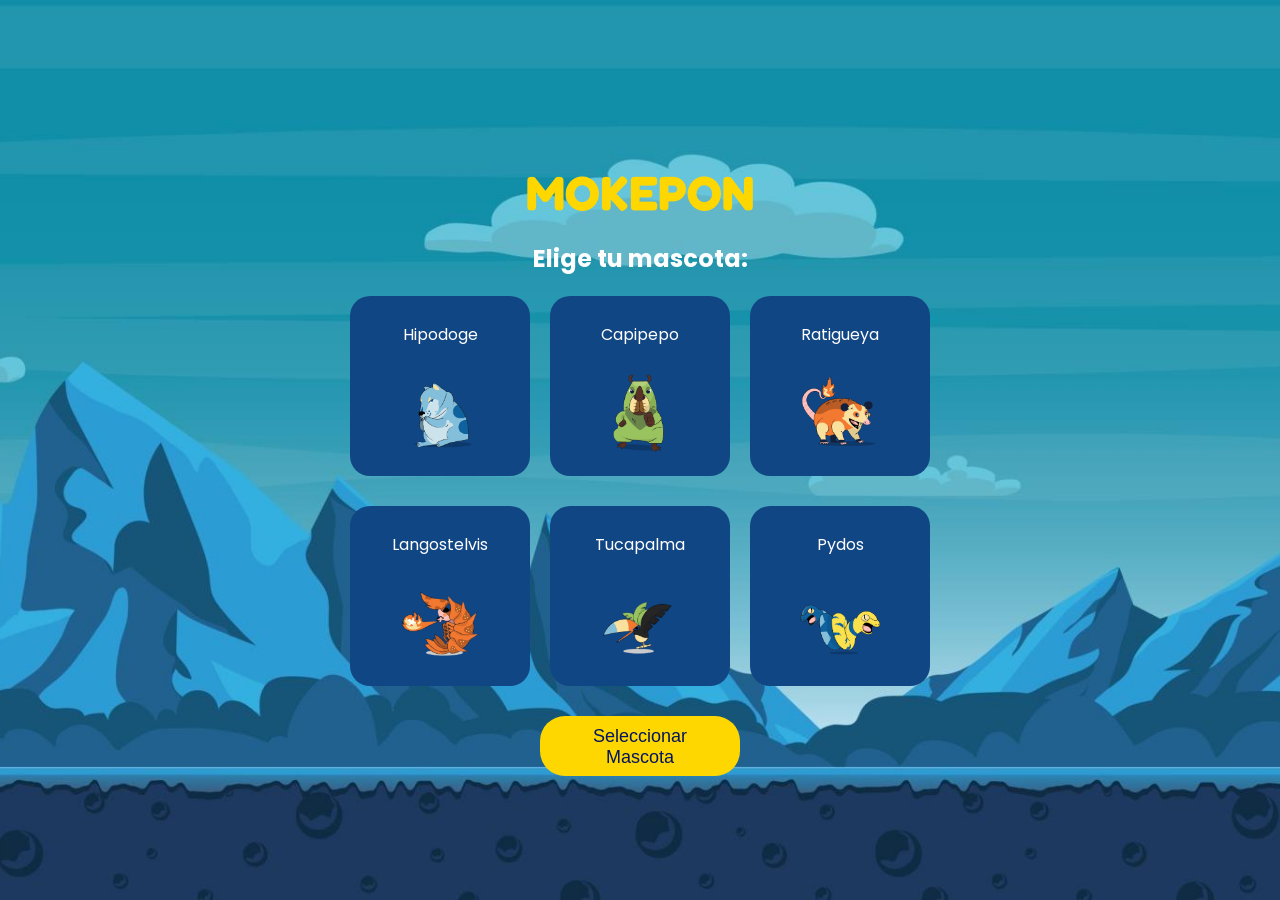
==== mokepon/mokepon.html @ 8d92da99 "Cambios iniciales" ====
<!DOCTYPE html>
<html lang="es">

<head>
    <meta charset="utf-8" />
    <title>MOKEPON</title>
    <script src="./js/mokepon.js"></script>
    <link rel="stylesheet" href="./css/style.css">
</head>

<body class="body">
    <section id="seleccionar-mascota">
        <h1 class="titulo">MOKEPON</h1>
        <h2 class="subtitulo">Elige tu mascota:</h2>
        <div class="tarjetas">
            <input type="radio" id="hipodoge" name="mascota" />
            <label class="tarjeta-de-mokepon" for="hipodoge">
                <p>Hipodoge</p>
                <img src="./assets/mokepons_mokepon_hipodoge_attack.webp" alt="Hipodoge" />
            </label>

            <input type="radio" id="capipepo" name="mascota" />
            <label class="tarjeta-de-mokepon" for="capipepo">
                <p>Capipepo</p>
                <img src="./assets/mokepons_mokepon_capipepo_attack.webp" alt="Capipepo" />
            </label>

            <input type="radio" id="ratigueya" name="mascota" />
            <label class="tarjeta-de-mokepon" for="ratigueya">
                <p>Ratigueya</p>
                <img src="./assets/mokepons_mokepon_ratigueya_attack.webp" alt="Ratigueya" />
            </label>
        </div>
        <div class="tarjetas">
            <input type="radio" id="langostelvis" name="mascota" />
            <label class="tarjeta-de-mokepon" for="langostelvis">
                <p>Langostelvis</p>
                <img src="./assets/mokepons_mokepon_Langostelvis_attack.png" alt="langostelvis" />
            </label>
            <input type="radio" id="tucapalma" name="mascota" />
            <label class="tarjeta-de-mokepon" for="tucapalma">
                <p>Tucapalma</p>
                <img src="./assets/mokepons_mokepon_Tucapalma_attack.png" alt="tucapalma" />
            </label>
            <input type="radio" id="pydos" name="mascota" />
            <label class="tarjeta-de-mokepon" for="pydos">
                <p>Pydos</p>
                <img src="./assets/mokepons_mokepon_pydos_attack.png" alt="pydos" />
            </label>
        </div>
        <div class="contenedor-boton">
            <button id="boton-mascotas" onclick="cambiarFondo()">Seleccionar Mascota</button>
        </div>
    </section>           
    <section id="seleccionar-ataque" style="display:none;">
        <h1><strong>Elige tu ataque</strong></h1>
        <div class="info-vidas">
            <p><strong>Tu mascota</strong> <span id="mascota-jugador">
                <img src="./assets/mokepons_mokepon_Tucapalma_attack.png" alt="Tucapalma" class="imagen-mascota">
            </span>tiene <span id="vidas-jugador"> </span> vidas</p>
            <p><strong>La mascota del enemigo</strong> <span id="mascota-enemigo">
                <img src="./assets/mokepons_mokepon_hipodoge_attack.webp" alt="Hipodge" class="imagen-mascota">
            </span>tiene <span id="vidas-enemigo"></span> vidas</p>
        </div>

        <div class="botones-ataque">
            <button id="boton-fuego" class="boton-ataque">Fuego 🔥</button>
            <button id="boton-agua" class="boton-ataque">Agua 💧</button>
            <button id="boton-tierra" class="boton-ataque">Tierra 🌍</button>
        </div>
    </section>

    <section id="mensajes"></section>
    <section id="Reiniciar">
        <button id="boton-reiniciar">Reiniciar</button>
    </section>
</body>

</html>
---- mokepon/css/style.css ----
/* Fuente general */
@import url('https://fonts.googleapis.com/css2?family=Fredoka+One&family=Poppins:wght@300;400;600&display=swap');

body {
    font-family: 'Poppins', sans-serif;
    margin: 0;
    padding: 0;
    color: white;
    display: flex;
    justify-content: center;
    align-items: center;
    height: 100vh;
    flex-direction: column;
    background-image: url("../assets/fondo-vector.jpg");
    background-size: cover; /* La imagen cubre todo el fondo */
    background-position: center; /* Centra la imagen */
    background-repeat: no-repeat; /* No repite la imagen */
}

.titulo {
    font-family: 'Fredoka One', cursive;
    font-size: 48px;
    text-align: center;
    margin-bottom: 10px;
    color: #FFD700; /* Color dorado para darle un toque atractivo */
}

.subtitulo {
    font-size: 24px;
    text-align: center;
    color: white;
    margin-bottom: 20px;
}

.tarjetas {
    display: flex;
    justify-content: center;
    flex-wrap: wrap;
    gap: 20px;
    margin-bottom: 30px;
}

.tarjeta-de-mokepon {
    width: 180px;
    height: 180px;
    background: #114685;
    border-radius: 20px;
    text-align: center;
    padding: 10px;
    box-sizing: border-box;
    transition: transform 0.3s, box-shadow 0.3s;
}

.tarjeta-de-mokepon:hover {
    transform: scale(1.1);
    box-shadow: 0 4px 8px rgba(0, 0, 0, 0.3);
}

.tarjeta-de-mokepon img {
    width: 80px;
    height: 80px;
    margin: 10px 0;
}

input[type="radio"] {
    display: none;
}

input[type="radio"]:checked + label {
    background-color: #FF6347; /* Color de fondo cuando está seleccionado */
}

.contenedor-boton {
    display: flex;
    justify-content: center;
    margin-top: 20px;
}

#boton-mascotas {
    width: 200px;
    height: 60px;
    background-color: #FFD700;
    color: #041562;
    border: none;
    border-radius: 25px;
    font-size: 18px;
    cursor: pointer;
    transition: background-color 0.3s;
}

#boton-mascotas:hover {
    background-color: #FF6347; /* Cambia el color al pasar el cursor */
    color: white;
}

/* Estilos generales */
#seleccionar-ataque {
    background-color: transparent;
    padding: 20px;
    margin-top: 20px;
    border-radius: 10px;
    text-align: center;
}

/* Título */
#seleccionar-ataque h2 {
    font-size: 24px;
    font-family: 'Arial', sans-serif;
    margin-bottom: 20px;
    color: #333;
}
.info-vidas {
    font-family: 'Poppins', sans-serif;
    font-size: 18px;
    color: white;
    background-color: rgba(0, 0, 0, 0.5); /* Fondo con opacidad para mejorar visibilidad */
    border-radius: 8px;
    padding: 20px;
    margin: 20px;
    text-align: center;
    
}
h1{
    font-family: 'Poppins';
    font-size: 45px;
    color: #FFD700;  /* Color dorado para las palabras clave */

}
/* Sección de información de vidas */
.info-vidas p {
    align-items: center;
    font-size: 20px; /* Aumentamos el tamaño de los textos "strong" */
    color: #FFD700;  /* Color dorado para las palabras clave */
    margin-right: 20px; /* Espacio entre la imagen y el texto */
    margin-left: 10px;
}
.info-vidas strong {
    font-size: 20px; /* Aumentamos el tamaño de los textos "strong" */
    color: #FFD700;  /* Color dorado para las palabras clave */
    margin-right: 20px; /* Espacio entre la imagen y el texto */
    margin-left: 10px;
}
.imagen-mascota {
    width: 100px;  /* Aumentamos el tamaño de la imagen */
    height: 100px; /* Aseguramos que las imágenes sean cuadradas */
    border-radius: 30%;  /* Hacemos las imágenes circulares */
    border: 4px solid #FFD700;  /* Borde de color dorado alrededor de la imagen */
    box-shadow: 0 4px 8px rgba(0, 0, 0, 0.4); /* Sombra suave para dar profundidad */
    transition: transform 0.3s ease, box-shadow 0.3s ease, border-color 0.3s ease; /* Efectos de transición */
    cursor: pointer;  /* Aparece como un cursor de mano */
    margin-right: 20px; /* Espacio entre la imagen y el texto */
}
.imagen-mascota:hover {
    transform: scale(1.1); /* Aumentamos ligeramente el tamaño de la imagen */
    box-shadow: 0 8px 12px rgba(0, 0, 0, 0.6); /* Sombra más fuerte en hover */
    border-color: #FF6347;  /* Cambiar el borde a un color diferente al hacer hover */
}

/* Botones de ataque */
.botones-ataque button {
    background-color: #ff6f61;
    color: white;
    border: none;
    border-radius: 5px;
    font-size: 18px;
    padding: 10px 20px;
    cursor: pointer;
    transition: background-color 0.3s ease;
    margin: 0 10px;
}

.botones-ataque button:hover {
    background-color: #ff4b40;
}

.botones-ataque button:active {
    transform: scale(0.98);
}

/* Estilo del tablero de resultados */
#tablero-resultados {
    display: none;
    padding: 20px;
    border: 2px solid #333;
    background-color: #f5f5f5;
    border-radius: 10px;
    width: 80%;
    margin: 20px auto;
    text-align: center;
}

#tablero-resultados h2 {
    font-size: 24px;
    margin-bottom: 15px;
    color: #333;
}

/* Tarjetas de resultados */
.tarjetas-resultados {
    display: flex;
    justify-content: space-around;
    margin-bottom: 20px;
}

.tarjeta {
    background-color: #ffffff;
    padding: 15px;
    border-radius: 8px;
    box-shadow: 0 4px 8px rgba(0, 0, 0, 0.1);
    width: 45%;
    text-align: left;
}

.tarjeta:hover {
    transform: scale(1.05);
}

.tarjeta h3 {
    font-size: 20px;
    color: #333;
}

.tarjeta p {
    font-size: 16px;
    margin: 5px 0;
}
.acciones-tablero {
    display: flex;
    justify-content: space-evenly;
    margin-top: 20px;
}
button {
    padding: 10px 20px;
    font-size: 16px;
    color: #fff;
    background-color: #4CAF50;
    border: none;
    border-radius: 5px;
    cursor: pointer;
    transition: background-color 0.3s;
}

button:hover {
    background-color: #45a049;
}

button:disabled {
    background-color: #cccccc;
    cursor: not-allowed;
}

#boton-fuego,
#boton-agua,
#boton-tierra {
    width: 123px;
    height: 50px;
    background-color: #ff6f61;
    border: none;
    border-radius: 25px;
    font-size: 18px;
    margin: 5px;
    cursor: pointer;
    transition: background-color 0.3s;
}

#boton-fuego:hover,
#boton-agua:hover,
#boton-tierra:hover {
    background-color: #FFD700; /* Color al pasar el cursor */
    color: black;
}

#Reiniciar {
    text-align: center;
    margin-top: 20px;
}

#boton-reiniciar {
    width: 200px;
    height: 50px;
    background-color: #FFD700;
    color: #041562;
    border: none;
    border-radius: 25px;
    font-size: 18px;
    cursor: pointer;
    transition: background-color 0.3s;
}

#boton-reiniciar:hover {
    background-color: #FF6347; /* Cambia el color al pasar el cursor */
    color: white;
}
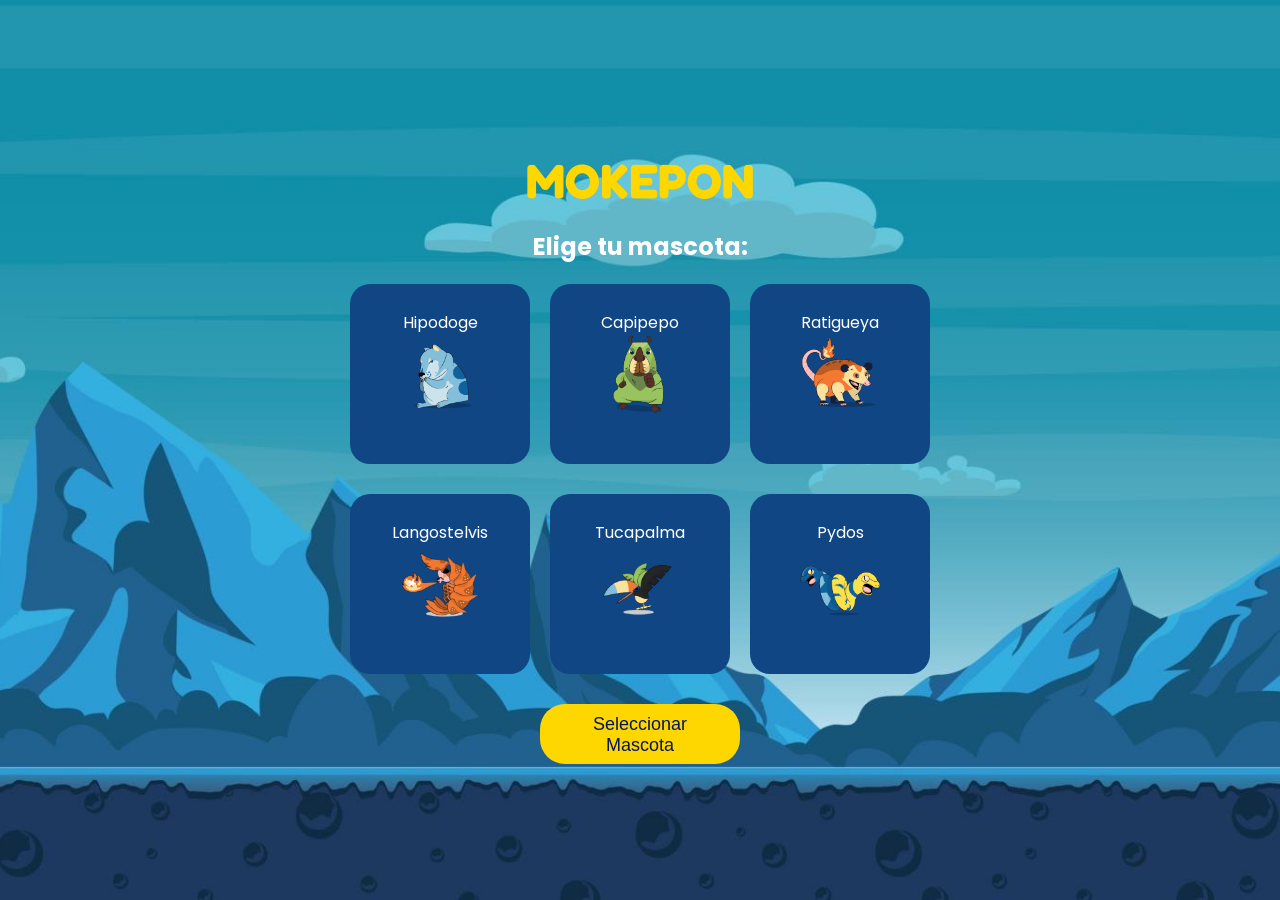
==== commit fb7cfd8c: "Cambios mobile" ====
--- a/mokepon/mokepon.html
+++ b/mokepon/mokepon.html
@@ -2,7 +2,7 @@
 <html lang="es">
 
 <head>
-    <meta charset="utf-8" />
+    <meta name="viewport" content="width=device-width, initial-scale=1.0">
     <title>MOKEPON</title>
     <script src="./js/mokepon.js"></script>
     <link rel="stylesheet" href="./css/style.css">
@@ -50,17 +50,19 @@
         </div>
         <div class="contenedor-boton">
             <button id="boton-mascotas" onclick="cambiarFondo()">Seleccionar Mascota</button>
-        </div>
-    </section>           
+        </div><br>
+    </section>
     <section id="seleccionar-ataque" style="display:none;">
         <h1><strong>Elige tu ataque</strong></h1>
         <div class="info-vidas">
-            <p><strong>Tu mascota</strong> <span id="mascota-jugador">
-                <img src="./assets/mokepons_mokepon_Tucapalma_attack.png" alt="Tucapalma" class="imagen-mascota">
-            </span>tiene <span id="vidas-jugador"> </span> vidas</p>
-            <p><strong>La mascota del enemigo</strong> <span id="mascota-enemigo">
-                <img src="./assets/mokepons_mokepon_hipodoge_attack.webp" alt="Hipodge" class="imagen-mascota">
-            </span>tiene <span id="vidas-enemigo"></span> vidas</p>
+            <p><strong>Tu mascota</strong><br>
+                <span id="mascota-jugador">
+                    <img src="./assets/mokepons_mokepon_Tucapalma_attack.png" alt="Tucapalma" class="imagen-mascota">
+                </span><br>tiene <span id="vidas-jugador"> </span> vidas</p>
+            <p><strong>La mascota del enemigo</strong><br>
+                <span id="mascota-enemigo">
+                    <img src="./assets/mokepons_mokepon_hipodoge_attack.webp" alt="Hipodge" class="imagen-mascota">
+                </span><br>tiene <span id="vidas-enemigo"></span> vidas</p>
         </div>
 
         <div class="botones-ataque">
--- a/mokepon/css/style.css
+++ b/mokepon/css/style.css
@@ -12,17 +12,101 @@
     height: 100vh;
     flex-direction: column;
     background-image: url("../assets/fondo-vector.jpg");
-    background-size: cover; /* La imagen cubre todo el fondo */
-    background-position: center; /* Centra la imagen */
-    background-repeat: no-repeat; /* No repite la imagen */
-}
-
+    background-size: cover;
+    background-position: center;
+    background-repeat: no-repeat;
+}
+
+/* Estilos para pantallas pequeñas */
+@media (max-width: 600px) {
+    .titulo {
+        font-size: 36px;
+    }
+
+    .subtitulo {
+        font-size: 18px;
+    }
+
+    .tarjetas {
+        flex-direction: column;
+        align-items: center;
+    }
+
+    .tarjeta-de-mokepon {
+        width: 150px;
+        height: 150px;
+    }
+
+    .tarjeta-de-mokepon img {
+        width: 60px;
+        height: 60px;
+    }
+
+    #boton-mascotas {
+        width: 160px;
+        height: 50px;
+        font-size: 16px;
+        padding: 10px 20px;
+        /* Espaciado interno del botón */
+
+    }
+
+    #seleccionar-ataque h2 {
+        font-size: 18px;
+    }
+
+    .info-vidas {
+        font-size: 16px;
+        padding: 15px;
+        margin: 15px;
+    }
+
+    .imagen-mascota {
+        width: 80px;
+        height: 80px;
+    }
+
+    .botones-ataque button {
+        font-size: 16px;
+        padding: 8px 16px;
+    }
+
+    #tablero-resultados {
+        width: 90%;
+    }
+
+    .tarjeta {
+        width: 100%;
+        margin-bottom: 10px;
+    }
+
+    .tarjetas-resultados {
+        flex-direction: column;
+        align-items: center;
+    }
+
+    #boton-fuego,
+    #boton-agua,
+    #boton-tierra {
+        width: 100px;
+        height: 40px;
+        padding: 10px 20px;
+        /* Espaciado interno del botón */
+    }
+
+    #boton-reiniciar {
+        width: 180px;
+        height: 50px;
+    }
+}
+
+/* Estilos generales */
 .titulo {
     font-family: 'Fredoka One', cursive;
     font-size: 48px;
     text-align: center;
     margin-bottom: 10px;
-    color: #FFD700; /* Color dorado para darle un toque atractivo */
+    color: #FFD700;
 }
 
 .subtitulo {
@@ -59,15 +143,15 @@
 .tarjeta-de-mokepon img {
     width: 80px;
     height: 80px;
-    margin: 10px 0;
+    margin: -17px 0px;
 }
 
 input[type="radio"] {
     display: none;
 }
 
-input[type="radio"]:checked + label {
-    background-color: #FF6347; /* Color de fondo cuando está seleccionado */
+input[type="radio"]:checked+label {
+    background-color: #FF6347;
 }
 
 .contenedor-boton {
@@ -89,7 +173,7 @@
 }
 
 #boton-mascotas:hover {
-    background-color: #FF6347; /* Cambia el color al pasar el cursor */
+    background-color: #FF6347;
     color: white;
 }
 
@@ -102,61 +186,63 @@
     text-align: center;
 }
 
-/* Título */
 #seleccionar-ataque h2 {
     font-size: 24px;
     font-family: 'Arial', sans-serif;
     margin-bottom: 20px;
     color: #333;
 }
+
 .info-vidas {
     font-family: 'Poppins', sans-serif;
     font-size: 18px;
     color: white;
-    background-color: rgba(0, 0, 0, 0.5); /* Fondo con opacidad para mejorar visibilidad */
+    background-color: rgba(0, 0, 0, 0.5);
     border-radius: 8px;
     padding: 20px;
     margin: 20px;
     text-align: center;
-    
-}
-h1{
+}
+
+h1 {
     font-family: 'Poppins';
     font-size: 45px;
-    color: #FFD700;  /* Color dorado para las palabras clave */
-
-}
-/* Sección de información de vidas */
+    color: #FFD700;
+}
+
 .info-vidas p {
-    align-items: center;
-    font-size: 20px; /* Aumentamos el tamaño de los textos "strong" */
-    color: #FFD700;  /* Color dorado para las palabras clave */
-    margin-right: 20px; /* Espacio entre la imagen y el texto */
+    font-size: 20px;
+    color: #FFD700;
+    margin-right: 20px;
     margin-left: 10px;
-}
+    text-align: left;  /* Alinea el texto a la izquierda */
+
+}
+
 .info-vidas strong {
-    font-size: 20px; /* Aumentamos el tamaño de los textos "strong" */
-    color: #FFD700;  /* Color dorado para las palabras clave */
-    margin-right: 20px; /* Espacio entre la imagen y el texto */
+    font-size: 20px;
+    color: #FFD700;
+    margin-right: 30px;
     margin-left: 10px;
 }
+
 .imagen-mascota {
-    width: 100px;  /* Aumentamos el tamaño de la imagen */
-    height: 100px; /* Aseguramos que las imágenes sean cuadradas */
-    border-radius: 30%;  /* Hacemos las imágenes circulares */
-    border: 4px solid #FFD700;  /* Borde de color dorado alrededor de la imagen */
-    box-shadow: 0 4px 8px rgba(0, 0, 0, 0.4); /* Sombra suave para dar profundidad */
-    transition: transform 0.3s ease, box-shadow 0.3s ease, border-color 0.3s ease; /* Efectos de transición */
-    cursor: pointer;  /* Aparece como un cursor de mano */
-    margin-right: 20px; /* Espacio entre la imagen y el texto */
-}
+    width: 100px;
+    height: 100px;
+    border-radius: 30%;
+    border: 4px solid #FFD700;
+    box-shadow: 0 4px 8px rgba(0, 0, 0, 0.4);
+    transition: transform 0.3s ease, box-shadow 0.3s ease, border-color 0.3s ease;
+    cursor: pointer;
+    margin-right: 20px;
+}
+
 .imagen-mascota:hover {
-    transform: scale(1.1); /* Aumentamos ligeramente el tamaño de la imagen */
-    box-shadow: 0 8px 12px rgba(0, 0, 0, 0.6); /* Sombra más fuerte en hover */
-    border-color: #FF6347;  /* Cambiar el borde a un color diferente al hacer hover */
-}
-
-/* Botones de ataque */
+    transform: scale(1.1);
+    box-shadow: 0 8px 12px rgba(0, 0, 0, 0.6);
+    border-color: #FF6347;
+}
+
 .botones-ataque button {
     background-color: #ff6f61;
     color: white;
@@ -177,7 +263,6 @@
     transform: scale(0.98);
 }
 
-/* Estilo del tablero de resultados */
 #tablero-resultados {
     display: none;
     padding: 20px;
@@ -195,7 +280,6 @@
     color: #333;
 }
 
-/* Tarjetas de resultados */
 .tarjetas-resultados {
     display: flex;
     justify-content: space-around;
@@ -224,11 +308,13 @@
     font-size: 16px;
     margin: 5px 0;
 }
+
 .acciones-tablero {
     display: flex;
     justify-content: space-evenly;
     margin-top: 20px;
 }
+
 button {
     padding: 10px 20px;
     font-size: 16px;
@@ -266,7 +352,7 @@
 #boton-fuego:hover,
 #boton-agua:hover,
 #boton-tierra:hover {
-    background-color: #FFD700; /* Color al pasar el cursor */
+    background-color: #FFD700;
     color: black;
 }
 
@@ -288,7 +374,184 @@
 }
 
 #boton-reiniciar:hover {
-    background-color: #FF6347; /* Cambia el color al pasar el cursor */
+    background-color: #FF6347;
     color: white;
 }
 
+/* General para dispositivos pequeños (como móviles) */
+@media (max-width: 768px) {
+    body {
+        flex-direction: column;
+        height: auto;
+    }
+
+    .titulo {
+        font-size: 32px;
+        /* Reducimos el tamaño para pantallas más pequeñas */
+        margin-bottom: 15px;
+    }
+
+    .subtitulo {
+        font-size: 18px;
+        /* Reducimos el tamaño */
+        margin-bottom: 10px;
+    }
+
+    .tarjetas {
+        flex-direction: column;
+        /* Cambiamos a columna para que las tarjetas se apilen */
+        align-items: center;
+    }
+
+    .tarjeta-de-mokepon {
+        width: 150px;
+        /* Hacemos las tarjetas más pequeñas */
+        height: 150px;
+        padding: 8px;
+    }
+
+    .tarjeta-de-mokepon img {
+        width: 70px;
+        /* Reducimos el tamaño de las imágenes */
+        height: 70px;
+    }
+
+    #boton-mascotas {
+        width: 180px;
+        /* Reducimos el tamaño de los botones */
+        height: 50px;
+        font-size: 16px;
+    }
+
+    .info-vidas {
+        font-size: 16px;
+        /* Reducimos el tamaño del texto */
+        padding: 10px;
+        margin: 15px;
+    }
+
+    .imagen-mascota {
+        width: 80px;
+        /* Reducimos el tamaño de las imágenes */
+        height: 80px;
+    }
+
+    .botones-ataque button {
+        font-size: 14px;
+        /* Reducimos el tamaño de los botones */
+        padding: 10px 20px;
+    }
+
+    #boton-fuego,
+    #boton-agua,
+    #boton-tierra {
+        width: 107px;
+        height: 43px;
+        padding: 8px 20px;
+    }
+
+    #boton-reiniciar {
+        width: 180px;
+        /* Reducimos el tamaño */
+        height: 45px;
+        font-size: 16px;
+    }
+
+    /* Ajustamos el tablero de resultados */
+    #tablero-resultados {
+        width: 90%;
+        /* Hacemos el tablero más pequeño */
+    }
+
+    .tarjeta {
+        width: 100%;
+        /* Hacemos que las tarjetas ocupen todo el ancho en móviles */
+        margin-bottom: 15px;
+    }
+
+    .acciones-tablero button {
+        font-size: 14px;
+        /* Reducimos el tamaño de los botones */
+        padding: 8px 15px;
+    }
+}
+
+/* Para dispositivos más pequeños que los móviles, como los de 320px */
+@media (max-width: 480px) {
+    .titulo {
+        font-size: 28px;
+        /* Aún más pequeño en pantallas muy pequeñas */
+    }
+
+    .subtitulo {
+        font-size: 16px;
+    }
+
+    .tarjetas {
+        gap: 10px;
+        /* Reducimos el espacio entre las tarjetas */
+    }
+
+    .tarjeta-de-mokepon {
+        width: 120px;
+        /* Hacemos las tarjetas aún más pequeñas */
+        height: 120px;
+    }
+
+    .tarjeta-de-mokepon img {
+        width: 60px;
+        /* Reducimos más el tamaño de las imágenes */
+        height: 60px;
+    }
+
+    #boton-mascotas {
+        width: 150px;
+        /* Reducimos más los botones */
+    }
+
+    .info-vidas {
+        font-size: 14px;
+        margin: 10px;
+    }
+
+    .imagen-mascota {
+        width: 60px;
+        /* Reducimos más el tamaño de las imágenes */
+        height: 60px;
+    }
+
+    .botones-ataque button {
+        font-size: 12px;
+        /* Reducimos el tamaño aún más */
+        padding: 6px 12px;
+    }
+
+    #boton-fuego,
+    #boton-agua,
+    #boton-tierra {
+        width: 121px;
+        height: 69px;
+        padding: 9px 20px;
+    }
+}
+
+#boton-reiniciar {
+    width: 150px;
+    height: 40px;
+    font-size: 14px;
+}
+
+.tarjetas-resultados {
+    flex-direction: column;
+    /* Apilamos las tarjetas de resultados */
+}
+
+.tarjeta {
+    width: 100%;
+}
+
+.acciones-tablero button {
+    font-size: 12px;
+    padding: 6px 12px;
+}
+}
